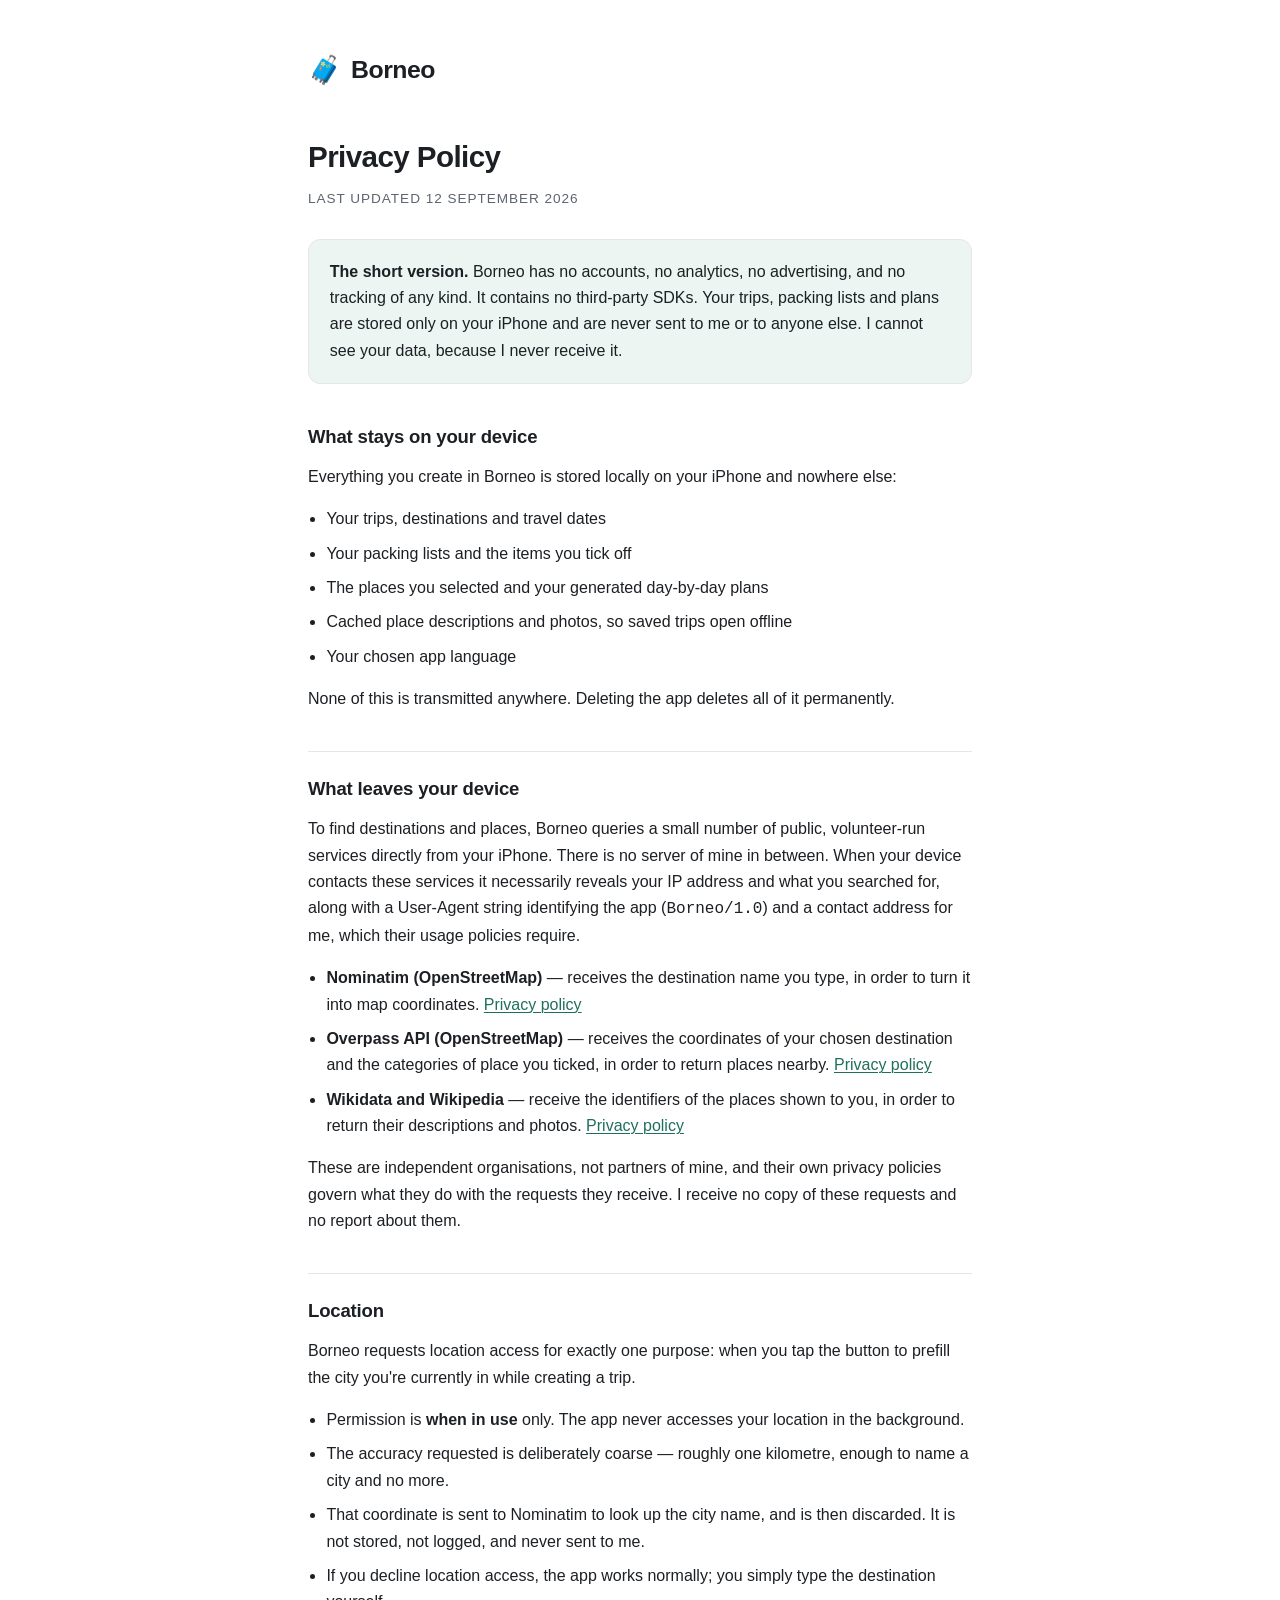
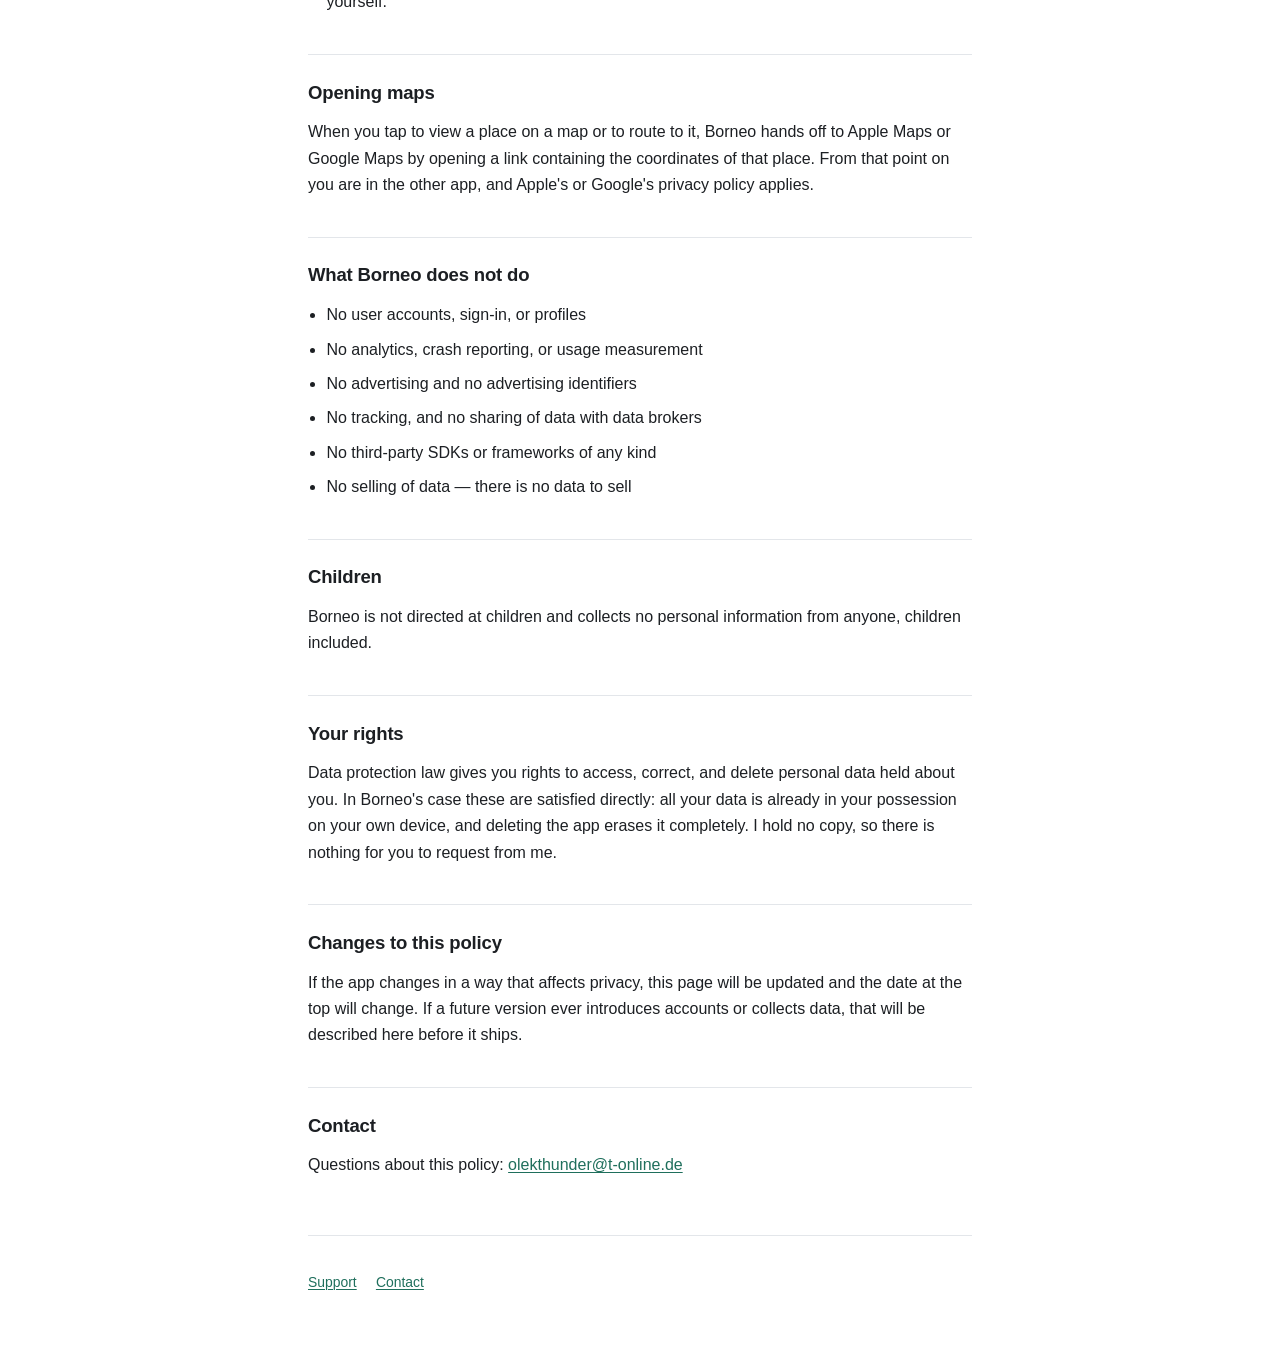
==== privacy.html @ 5e45ba84 "Add files via upload" ====
<!doctype html>
<html lang="en">
<head>
<meta charset="utf-8">
<meta name="viewport" content="width=device-width, initial-scale=1">
<title>Borneo: Travel buddy — Privacy Policy</title>
<meta name="description" content="Privacy policy for Borneo, an offline-first travel planner for iPhone.">
<link rel="stylesheet" href="style.css">
</head>
<body>
<div class="wrap">

<header>
  <a class="mark" href="./"><span aria-hidden="true">🧳</span> Borneo</a>
</header>

<h1>Privacy Policy</h1>
<p class="eyebrow">Last updated 12 September 2026</p>

<div class="callout">
  <p><strong>The short version.</strong> Borneo has no accounts, no analytics, no
  advertising, and no tracking of any kind. It contains no third-party SDKs. Your trips,
  packing lists and plans are stored only on your iPhone and are never sent to me or to
  anyone else. I cannot see your data, because I never receive it.</p>
</div>

<h2>What stays on your device</h2>
<p>Everything you create in Borneo is stored locally on your iPhone and nowhere else:</p>
<ul>
  <li>Your trips, destinations and travel dates</li>
  <li>Your packing lists and the items you tick off</li>
  <li>The places you selected and your generated day-by-day plans</li>
  <li>Cached place descriptions and photos, so saved trips open offline</li>
  <li>Your chosen app language</li>
</ul>
<p>None of this is transmitted anywhere. Deleting the app deletes all of it permanently.</p>

<h2>What leaves your device</h2>
<p>To find destinations and places, Borneo queries a small number of public, volunteer-run
services directly from your iPhone. There is no server of mine in between. When your
device contacts these services it necessarily reveals your IP address and what you
searched for, along with a User-Agent string identifying the app (<code>Borneo/1.0</code>)
and a contact address for me, which their usage policies require.</p>

<ul>
  <li><strong>Nominatim (OpenStreetMap)</strong> — receives the destination name you type,
  in order to turn it into map coordinates.
  <a href="https://osmfoundation.org/wiki/Privacy_Policy">Privacy policy</a></li>
  <li><strong>Overpass API (OpenStreetMap)</strong> — receives the coordinates of your
  chosen destination and the categories of place you ticked, in order to return places
  nearby. <a href="https://osmfoundation.org/wiki/Privacy_Policy">Privacy policy</a></li>
  <li><strong>Wikidata and Wikipedia</strong> — receive the identifiers of the places
  shown to you, in order to return their descriptions and photos.
  <a href="https://foundation.wikimedia.org/wiki/Policy:Privacy_policy">Privacy policy</a></li>
</ul>

<p>These are independent organisations, not partners of mine, and their own privacy
policies govern what they do with the requests they receive. I receive no copy of these
requests and no report about them.</p>

<h2>Location</h2>
<p>Borneo requests location access for exactly one purpose: when you tap the button to
prefill the city you're currently in while creating a trip.</p>
<ul>
  <li>Permission is <strong>when in use</strong> only. The app never accesses your
  location in the background.</li>
  <li>The accuracy requested is deliberately coarse — roughly one kilometre, enough to
  name a city and no more.</li>
  <li>That coordinate is sent to Nominatim to look up the city name, and is then
  discarded. It is not stored, not logged, and never sent to me.</li>
  <li>If you decline location access, the app works normally; you simply type the
  destination yourself.</li>
</ul>

<h2>Opening maps</h2>
<p>When you tap to view a place on a map or to route to it, Borneo hands off to Apple
Maps or Google Maps by opening a link containing the coordinates of that place. From that
point on you are in the other app, and Apple's or Google's privacy policy applies.</p>

<h2>What Borneo does not do</h2>
<ul>
  <li>No user accounts, sign-in, or profiles</li>
  <li>No analytics, crash reporting, or usage measurement</li>
  <li>No advertising and no advertising identifiers</li>
  <li>No tracking, and no sharing of data with data brokers</li>
  <li>No third-party SDKs or frameworks of any kind</li>
  <li>No selling of data — there is no data to sell</li>
</ul>

<h2>Children</h2>
<p>Borneo is not directed at children and collects no personal information from anyone,
children included.</p>

<h2>Your rights</h2>
<p>Data protection law gives you rights to access, correct, and delete personal data held
about you. In Borneo's case these are satisfied directly: all your data is already in your
possession on your own device, and deleting the app erases it completely. I hold no copy,
so there is nothing for you to request from me.</p>

<h2>Changes to this policy</h2>
<p>If the app changes in a way that affects privacy, this page will be updated and the
date at the top will change. If a future version ever introduces accounts or collects
data, that will be described here before it ships.</p>

<h2>Contact</h2>
<p>Questions about this policy: <a href="mailto:olekthunder@t-online.de">olekthunder@t-online.de</a></p>

<footer>
  <nav class="links">
    <a href="./">Support</a>
    <a href="mailto:olekthunder@t-online.de">Contact</a>
  </nav>
</footer>

</div>
</body>
</html>
---- style.css ----
:root {
  --bg: #ffffff;
  --surface: #f6f7f9;
  --border: #e3e6ea;
  --text: #1c1f23;
  --muted: #5c6570;
  --accent: #1f6f5c;
  --accent-soft: #edf5f2;
}

@media (prefers-color-scheme: dark) {
  :root {
    --bg: #15181c;
    --surface: #1d2126;
    --border: #2d333a;
    --text: #e8eaed;
    --muted: #9aa4af;
    --accent: #5fbfa4;
    --accent-soft: #1b2a27;
  }
}

* { box-sizing: border-box; }

body {
  margin: 0;
  background: var(--bg);
  color: var(--text);
  font: 16px/1.65 -apple-system, BlinkMacSystemFont, "Segoe UI", Roboto, Helvetica, Arial, sans-serif;
  -webkit-text-size-adjust: 100%;
}

.wrap {
  max-width: 44rem;
  margin: 0 auto;
  padding: 3rem 1.25rem 4rem;
}

header { margin-bottom: 2.5rem; }

.mark {
  display: inline-flex;
  align-items: center;
  gap: .6rem;
  font-size: 1.55rem;
  font-weight: 700;
  letter-spacing: -.02em;
  text-decoration: none;
  color: var(--text);
}

.mark span[aria-hidden] { font-size: 1.7rem; }

.tagline {
  margin: .5rem 0 0;
  color: var(--muted);
  font-size: 1.02rem;
}

h1 {
  font-size: 1.85rem;
  letter-spacing: -.02em;
  margin: 0 0 .4rem;
}

h2 {
  font-size: 1.16rem;
  letter-spacing: -.01em;
  margin: 2.4rem 0 .7rem;
  padding-top: 1.4rem;
  border-top: 1px solid var(--border);
}

h2:first-of-type { border-top: 0; padding-top: 0; }

h3 {
  font-size: 1rem;
  margin: 1.5rem 0 .35rem;
}

p, li { color: var(--text); }
p { margin: 0 0 1rem; }
ul { padding-left: 1.15rem; margin: 0 0 1rem; }
li { margin-bottom: .5rem; }

a { color: var(--accent); text-decoration-thickness: 1px; text-underline-offset: 2px; }

.eyebrow {
  color: var(--muted);
  font-size: .85rem;
  text-transform: uppercase;
  letter-spacing: .07em;
  margin: 0 0 1.8rem;
}

.callout {
  background: var(--accent-soft);
  border: 1px solid var(--border);
  border-radius: 12px;
  padding: 1.15rem 1.3rem;
  margin: 0 0 2rem;
}

.callout p:last-child { margin-bottom: 0; }

.card {
  background: var(--surface);
  border: 1px solid var(--border);
  border-radius: 12px;
  padding: 1.15rem 1.3rem;
  margin: 0 0 1rem;
}

.card p:last-child { margin-bottom: 0; }

.contact {
  font-size: 1.1rem;
  font-weight: 600;
}

footer {
  margin-top: 3.5rem;
  padding-top: 1.4rem;
  border-top: 1px solid var(--border);
  color: var(--muted);
  font-size: .87rem;
}

footer p { color: var(--muted); margin-bottom: .5rem; }

nav.links { margin-top: .8rem; display: flex; gap: 1.2rem; flex-wrap: wrap; }
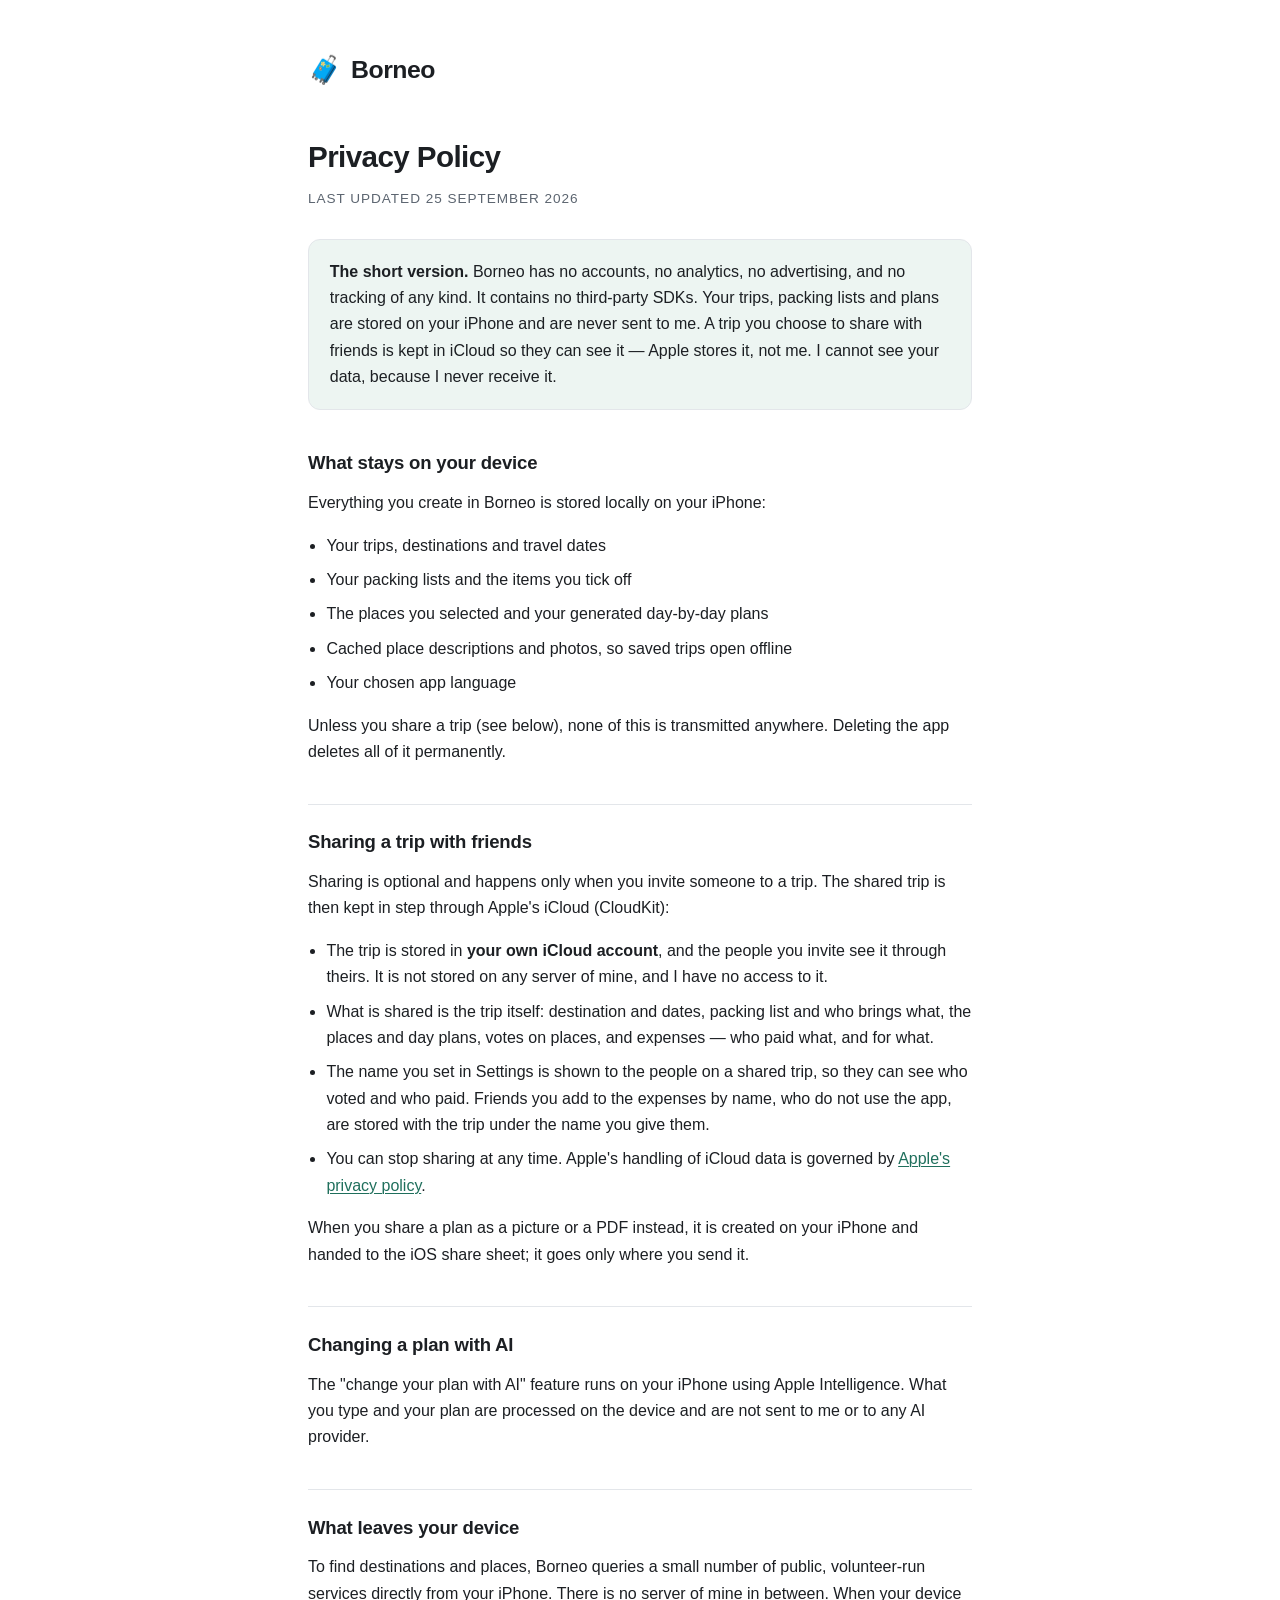
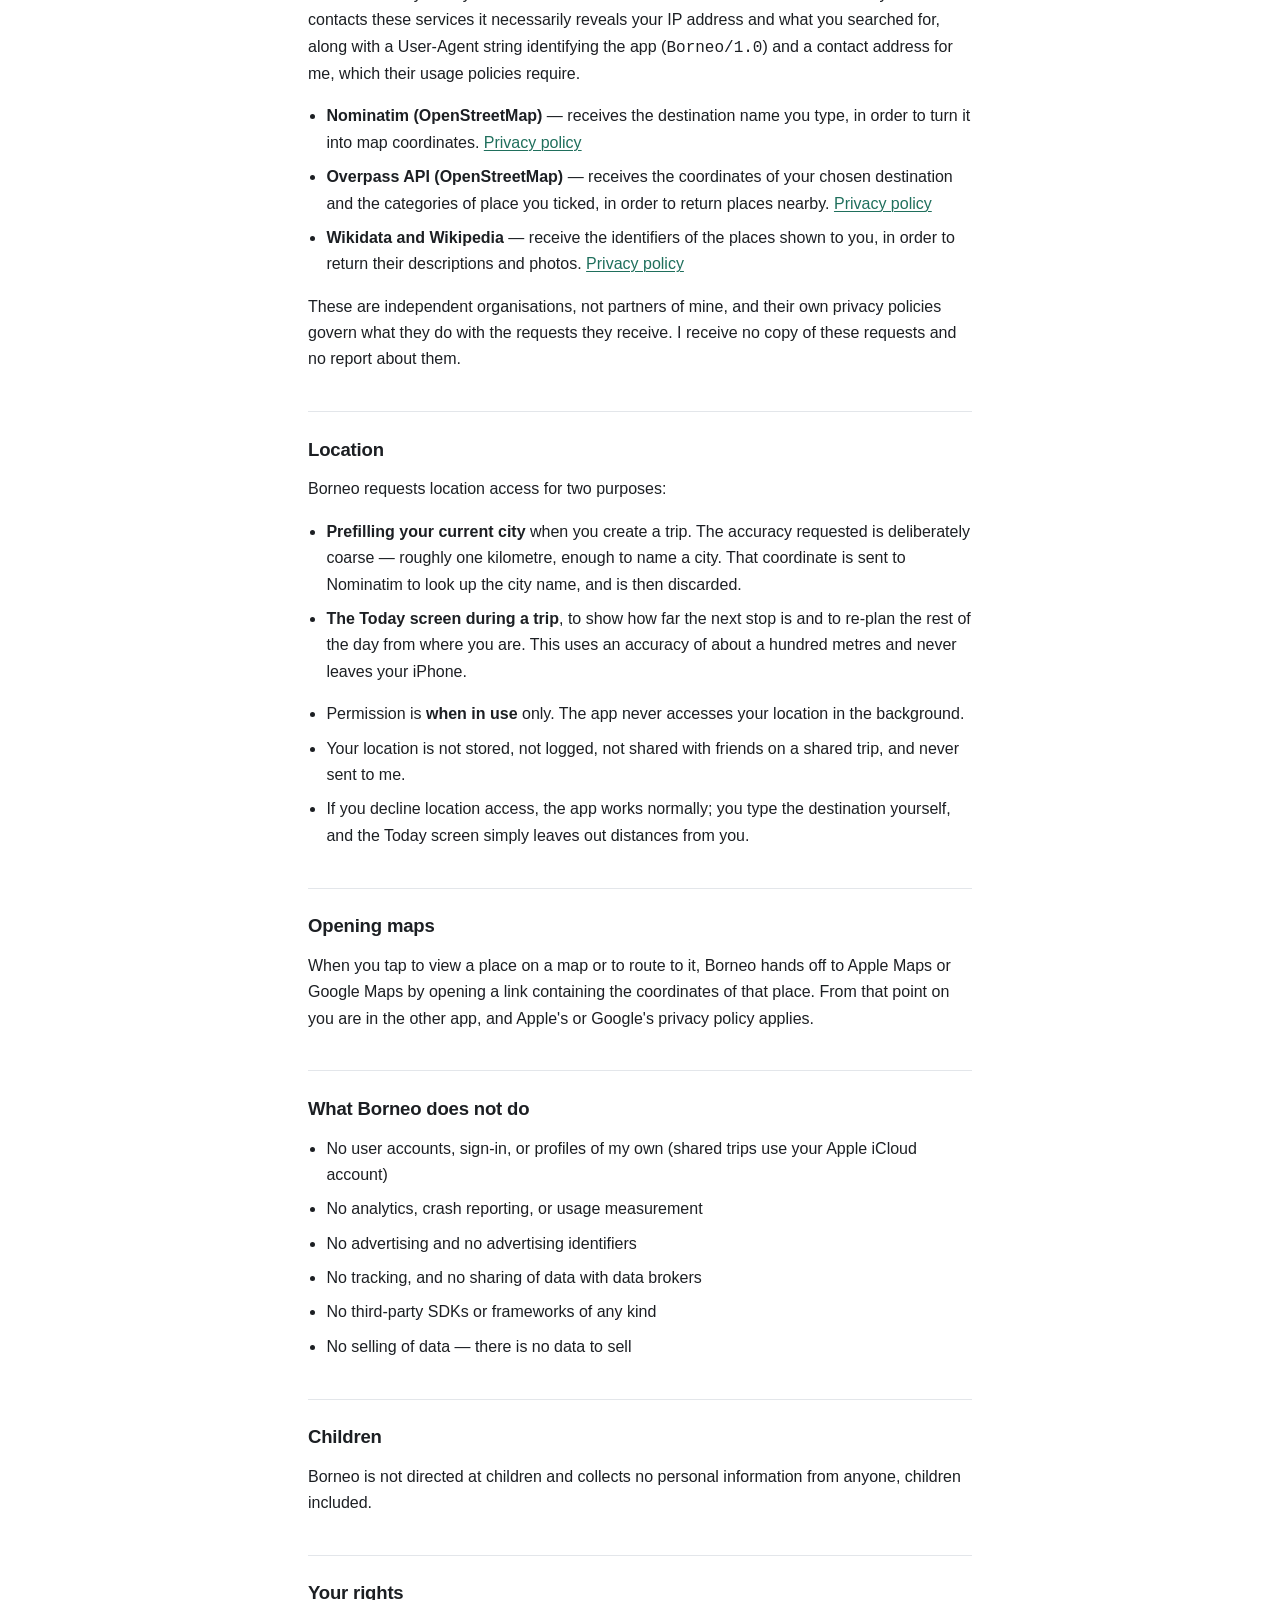
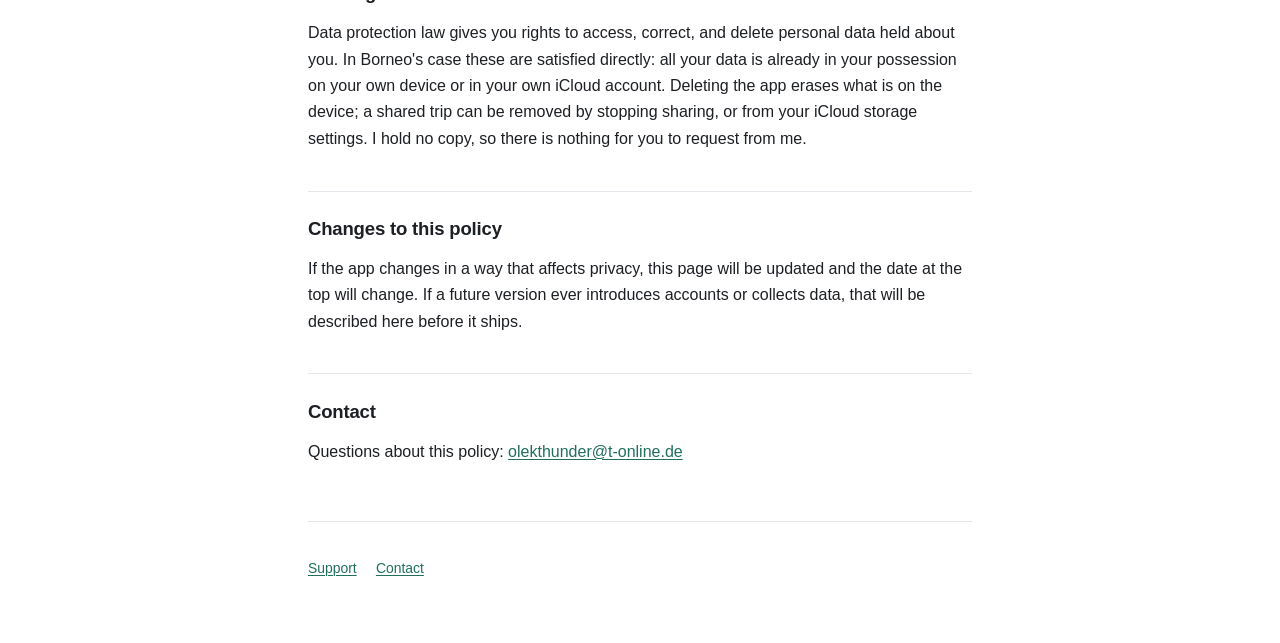
==== commit e01f7760: "update" ====
--- a/privacy.html
+++ b/privacy.html
@@ -15,17 +15,18 @@
 </header>
 
 <h1>Privacy Policy</h1>
-<p class="eyebrow">Last updated 12 September 2026</p>
+<p class="eyebrow">Last updated 25 September 2026</p>
 
 <div class="callout">
   <p><strong>The short version.</strong> Borneo has no accounts, no analytics, no
   advertising, and no tracking of any kind. It contains no third-party SDKs. Your trips,
-  packing lists and plans are stored only on your iPhone and are never sent to me or to
-  anyone else. I cannot see your data, because I never receive it.</p>
+  packing lists and plans are stored on your iPhone and are never sent to me. A trip you
+  choose to share with friends is kept in iCloud so they can see it — Apple stores it, not
+  me. I cannot see your data, because I never receive it.</p>
 </div>
 
 <h2>What stays on your device</h2>
-<p>Everything you create in Borneo is stored locally on your iPhone and nowhere else:</p>
+<p>Everything you create in Borneo is stored locally on your iPhone:</p>
 <ul>
   <li>Your trips, destinations and travel dates</li>
   <li>Your packing lists and the items you tick off</li>
@@ -33,7 +34,32 @@
   <li>Cached place descriptions and photos, so saved trips open offline</li>
   <li>Your chosen app language</li>
 </ul>
-<p>None of this is transmitted anywhere. Deleting the app deletes all of it permanently.</p>
+<p>Unless you share a trip (see below), none of this is transmitted anywhere. Deleting the
+app deletes all of it permanently.</p>
+
+<h2>Sharing a trip with friends</h2>
+<p>Sharing is optional and happens only when you invite someone to a trip. The shared
+trip is then kept in step through Apple's iCloud (CloudKit):</p>
+<ul>
+  <li>The trip is stored in <strong>your own iCloud account</strong>, and the people you
+  invite see it through theirs. It is not stored on any server of mine, and I have no
+  access to it.</li>
+  <li>What is shared is the trip itself: destination and dates, packing list and who
+  brings what, the places and day plans, votes on places, and expenses — who paid what,
+  and for what.</li>
+  <li>The name you set in Settings is shown to the people on a shared trip, so they can
+  see who voted and who paid. Friends you add to the expenses by name, who do not use the
+  app, are stored with the trip under the name you give them.</li>
+  <li>You can stop sharing at any time. Apple's handling of iCloud data is governed by
+  <a href="https://www.apple.com/legal/privacy/">Apple's privacy policy</a>.</li>
+</ul>
+<p>When you share a plan as a picture or a PDF instead, it is created on your iPhone and
+handed to the iOS share sheet; it goes only where you send it.</p>
+
+<h2>Changing a plan with AI</h2>
+<p>The "change your plan with AI" feature runs on your iPhone using Apple Intelligence.
+What you type and your plan are processed on the device and are not sent to me or to any
+AI provider.</p>
 
 <h2>What leaves your device</h2>
 <p>To find destinations and places, Borneo queries a small number of public, volunteer-run
@@ -59,17 +85,22 @@
 requests and no report about them.</p>
 
 <h2>Location</h2>
-<p>Borneo requests location access for exactly one purpose: when you tap the button to
-prefill the city you're currently in while creating a trip.</p>
+<p>Borneo requests location access for two purposes:</p>
+<ul>
+  <li><strong>Prefilling your current city</strong> when you create a trip. The accuracy
+  requested is deliberately coarse — roughly one kilometre, enough to name a city. That
+  coordinate is sent to Nominatim to look up the city name, and is then discarded.</li>
+  <li><strong>The Today screen during a trip</strong>, to show how far the next stop is
+  and to re-plan the rest of the day from where you are. This uses an accuracy of about
+  a hundred metres and never leaves your iPhone.</li>
+</ul>
 <ul>
   <li>Permission is <strong>when in use</strong> only. The app never accesses your
   location in the background.</li>
-  <li>The accuracy requested is deliberately coarse — roughly one kilometre, enough to
-  name a city and no more.</li>
-  <li>That coordinate is sent to Nominatim to look up the city name, and is then
-  discarded. It is not stored, not logged, and never sent to me.</li>
-  <li>If you decline location access, the app works normally; you simply type the
-  destination yourself.</li>
+  <li>Your location is not stored, not logged, not shared with friends on a shared trip,
+  and never sent to me.</li>
+  <li>If you decline location access, the app works normally; you type the destination
+  yourself, and the Today screen simply leaves out distances from you.</li>
 </ul>
 
 <h2>Opening maps</h2>
@@ -79,7 +110,8 @@
 
 <h2>What Borneo does not do</h2>
 <ul>
-  <li>No user accounts, sign-in, or profiles</li>
+  <li>No user accounts, sign-in, or profiles of my own (shared trips use your Apple
+  iCloud account)</li>
   <li>No analytics, crash reporting, or usage measurement</li>
   <li>No advertising and no advertising identifiers</li>
   <li>No tracking, and no sharing of data with data brokers</li>
@@ -94,8 +126,9 @@
 <h2>Your rights</h2>
 <p>Data protection law gives you rights to access, correct, and delete personal data held
 about you. In Borneo's case these are satisfied directly: all your data is already in your
-possession on your own device, and deleting the app erases it completely. I hold no copy,
-so there is nothing for you to request from me.</p>
+possession on your own device or in your own iCloud account. Deleting the app erases what
+is on the device; a shared trip can be removed by stopping sharing, or from your iCloud
+storage settings. I hold no copy, so there is nothing for you to request from me.</p>
 
 <h2>Changes to this policy</h2>
 <p>If the app changes in a way that affects privacy, this page will be updated and the
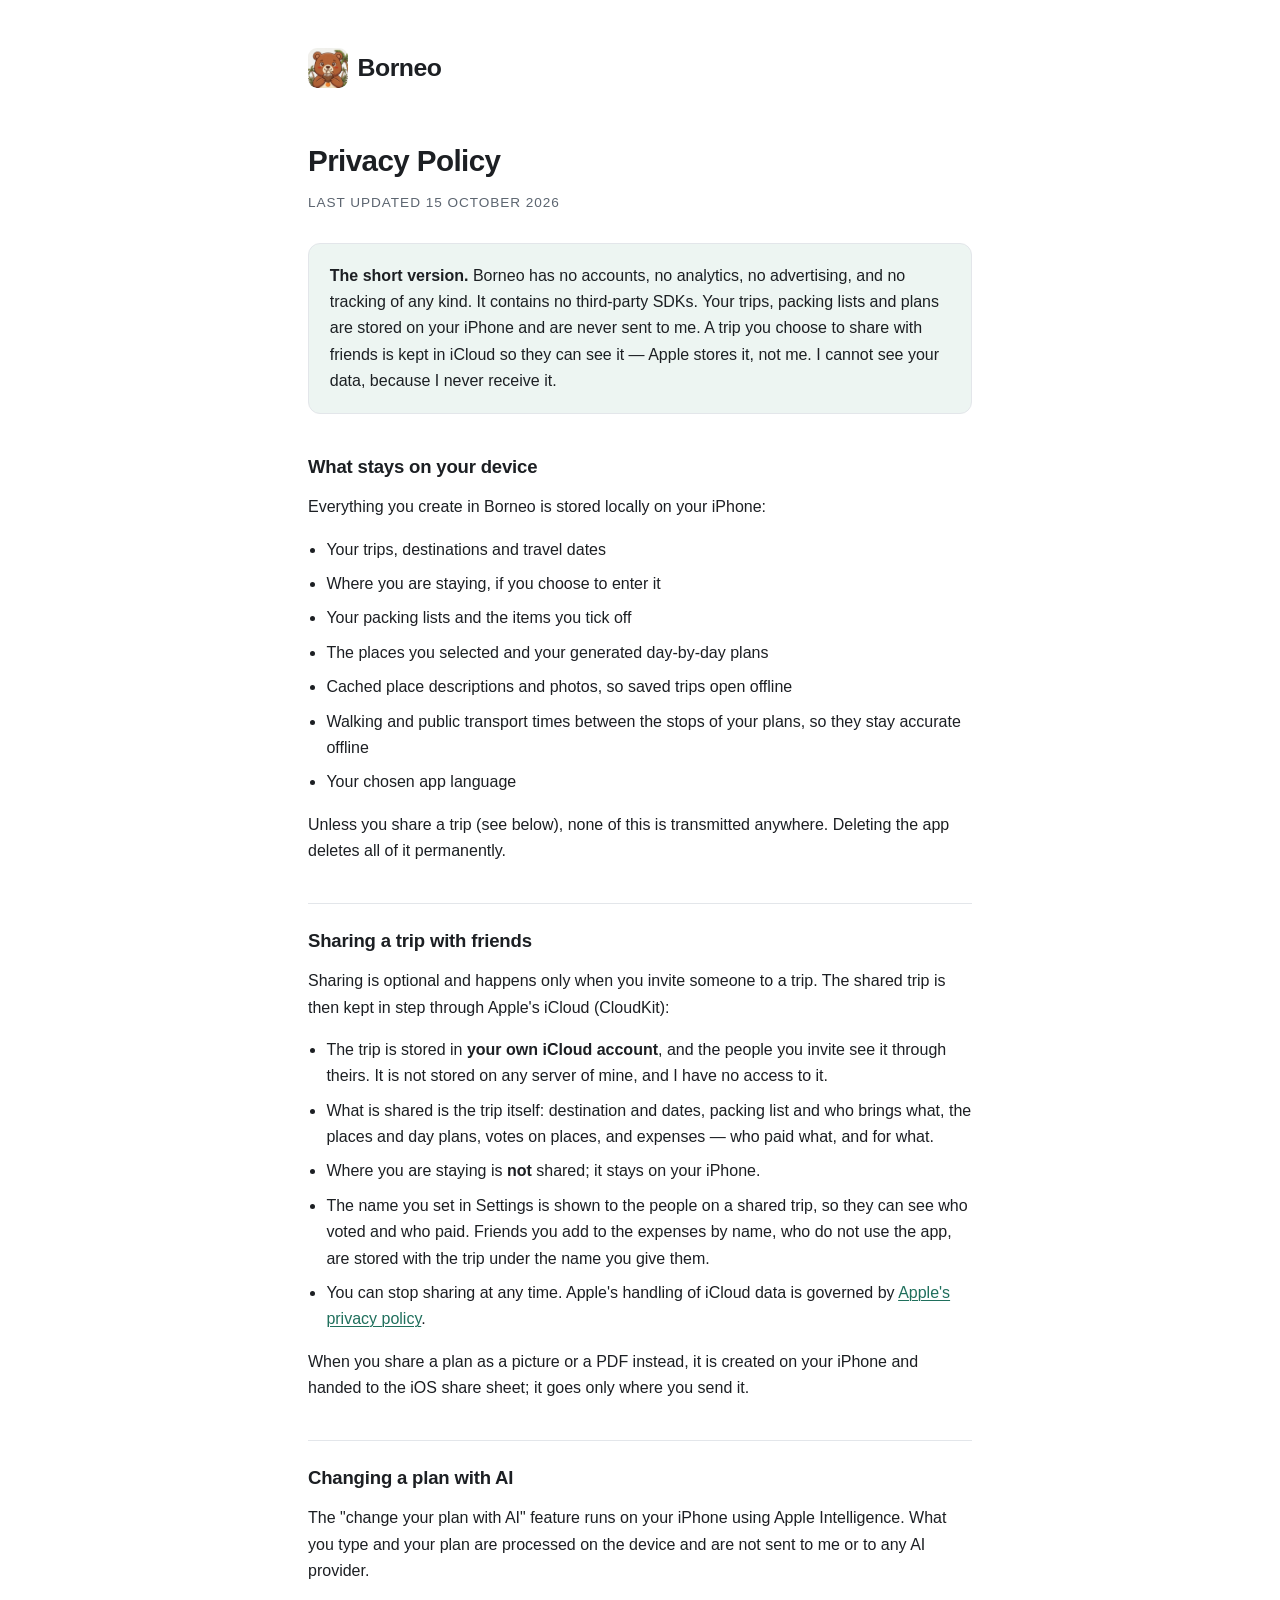
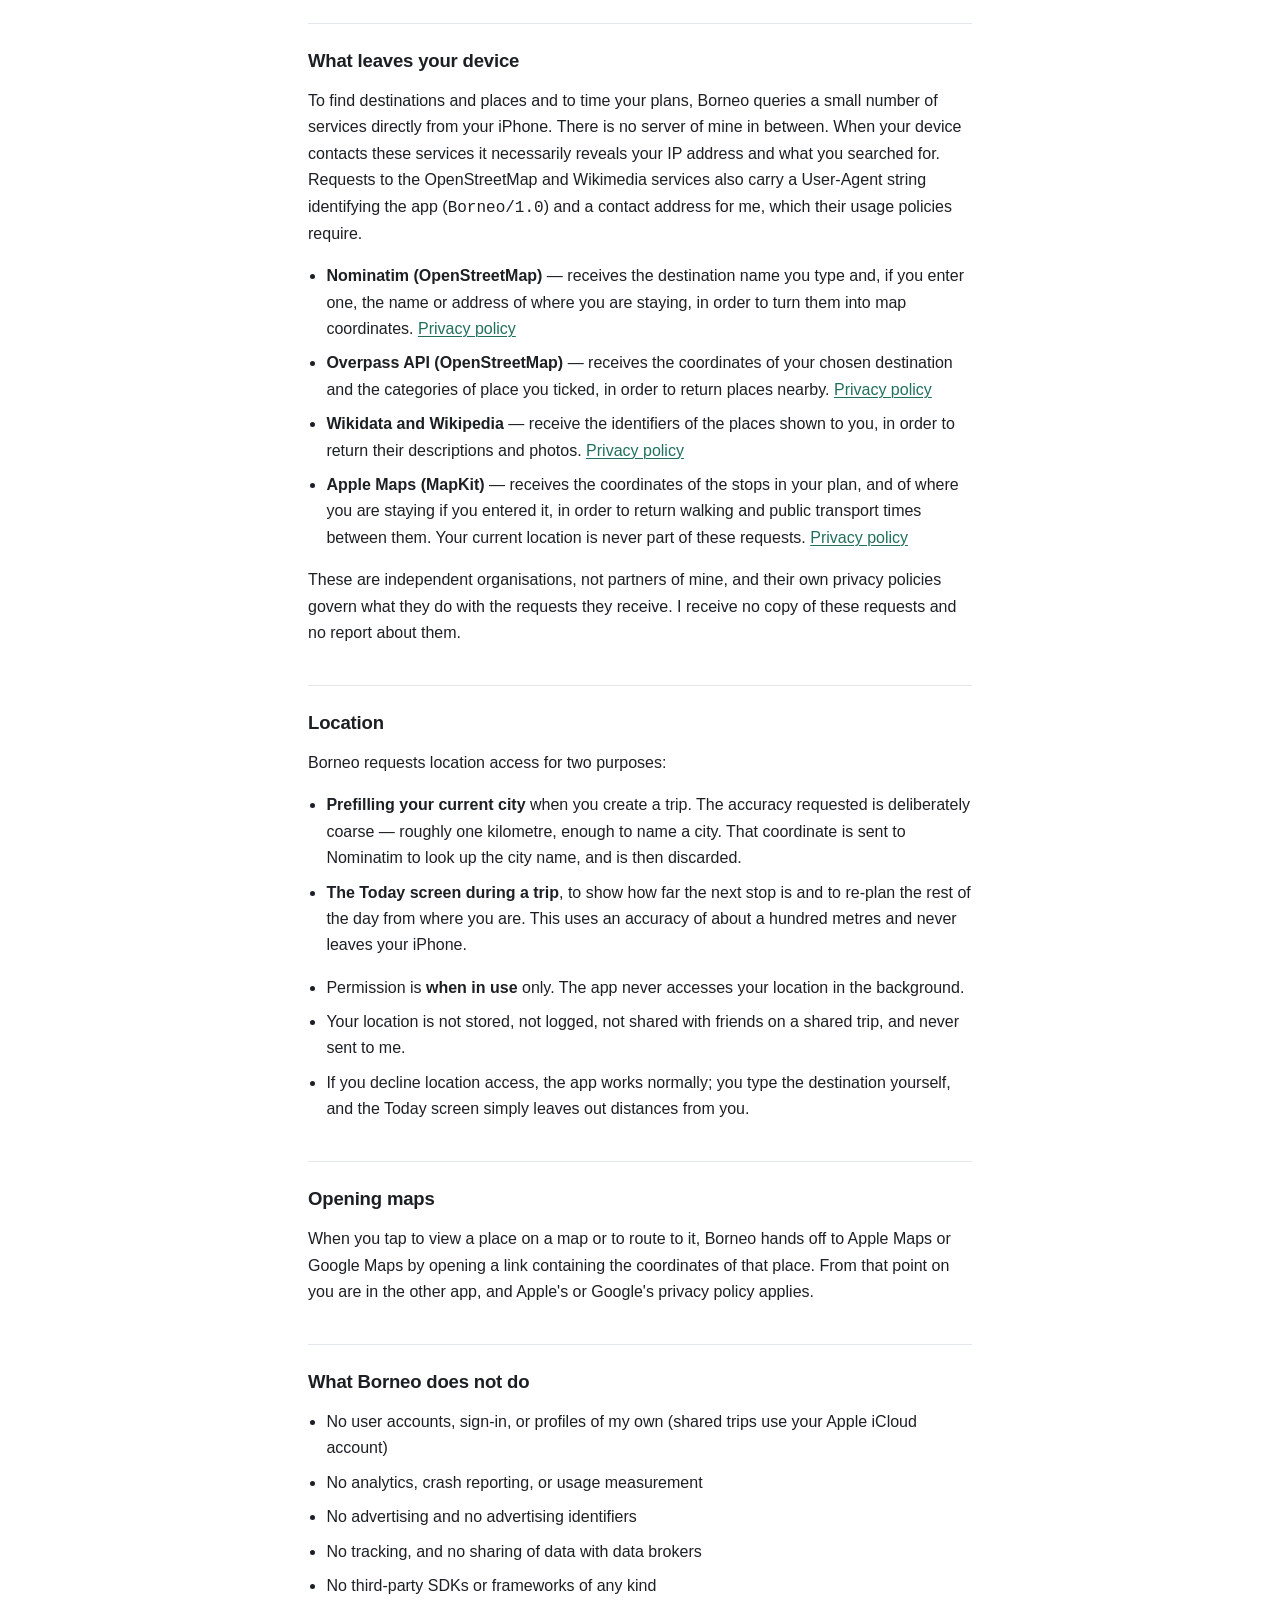
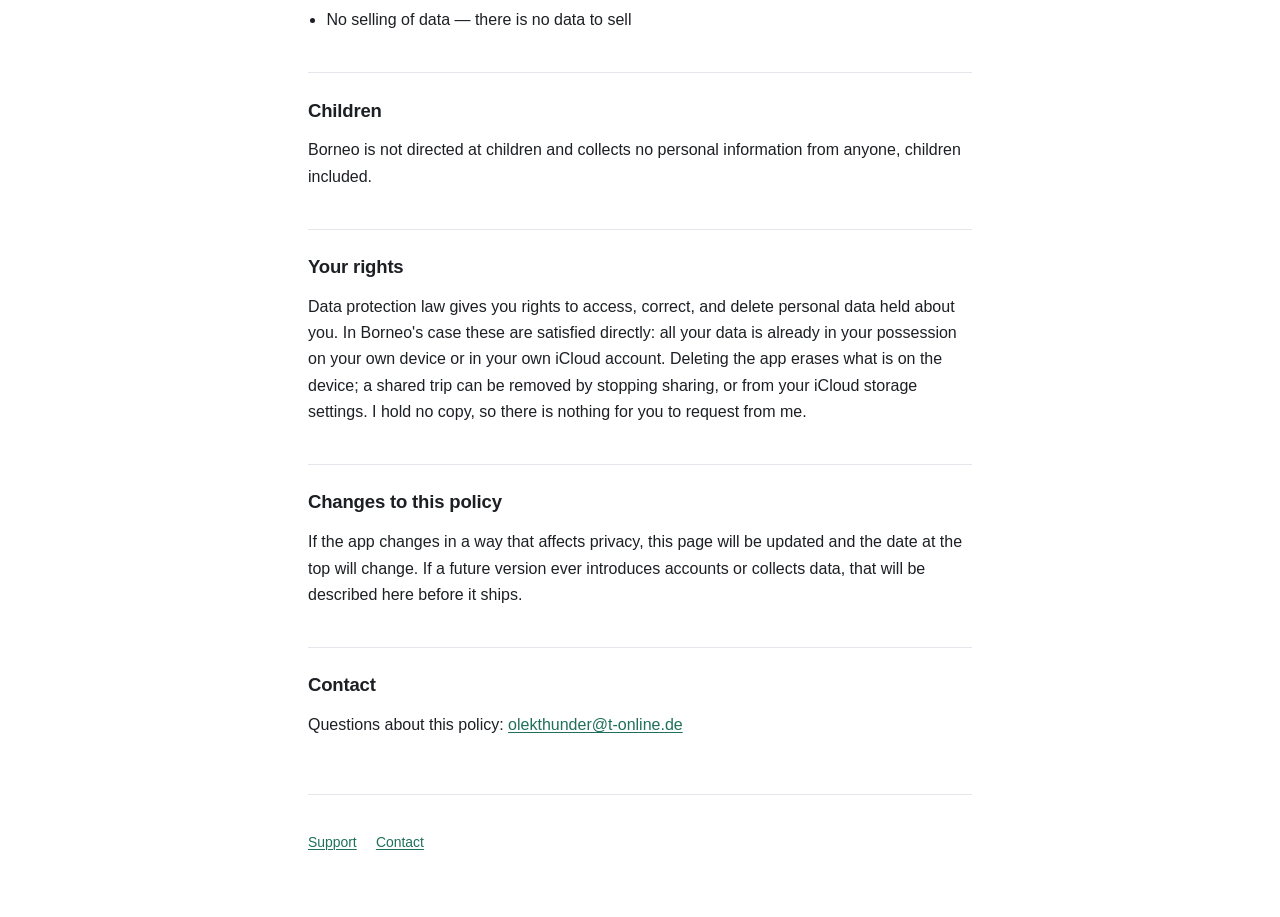
==== commit 8ae0931f: "update" ====
--- a/privacy.html
+++ b/privacy.html
@@ -5,17 +5,19 @@
 <meta name="viewport" content="width=device-width, initial-scale=1">
 <title>Borneo: Travel buddy — Privacy Policy</title>
 <meta name="description" content="Privacy policy for Borneo, an offline-first travel planner for iPhone.">
+<link rel="icon" type="image/png" href="favicon.png">
+<link rel="apple-touch-icon" href="apple-touch-icon.png">
 <link rel="stylesheet" href="style.css">
 </head>
 <body>
 <div class="wrap">
 
 <header>
-  <a class="mark" href="./"><span aria-hidden="true">🧳</span> Borneo</a>
+  <a class="mark" href="./"><img class="mark-icon" src="apple-touch-icon.png" alt="" width="40" height="40"> Borneo</a>
 </header>
 
 <h1>Privacy Policy</h1>
-<p class="eyebrow">Last updated 25 September 2026</p>
+<p class="eyebrow">Last updated 15 October 2026</p>
 
 <div class="callout">
   <p><strong>The short version.</strong> Borneo has no accounts, no analytics, no
@@ -29,9 +31,12 @@
 <p>Everything you create in Borneo is stored locally on your iPhone:</p>
 <ul>
   <li>Your trips, destinations and travel dates</li>
+  <li>Where you are staying, if you choose to enter it</li>
   <li>Your packing lists and the items you tick off</li>
   <li>The places you selected and your generated day-by-day plans</li>
   <li>Cached place descriptions and photos, so saved trips open offline</li>
+  <li>Walking and public transport times between the stops of your plans, so they stay
+  accurate offline</li>
   <li>Your chosen app language</li>
 </ul>
 <p>Unless you share a trip (see below), none of this is transmitted anywhere. Deleting the
@@ -47,6 +52,7 @@
   <li>What is shared is the trip itself: destination and dates, packing list and who
   brings what, the places and day plans, votes on places, and expenses — who paid what,
   and for what.</li>
+  <li>Where you are staying is <strong>not</strong> shared; it stays on your iPhone.</li>
   <li>The name you set in Settings is shown to the people on a shared trip, so they can
   see who voted and who paid. Friends you add to the expenses by name, who do not use the
   app, are stored with the trip under the name you give them.</li>
@@ -62,15 +68,17 @@
 AI provider.</p>
 
 <h2>What leaves your device</h2>
-<p>To find destinations and places, Borneo queries a small number of public, volunteer-run
-services directly from your iPhone. There is no server of mine in between. When your
+<p>To find destinations and places and to time your plans, Borneo queries a small number
+of services directly from your iPhone. There is no server of mine in between. When your
 device contacts these services it necessarily reveals your IP address and what you
-searched for, along with a User-Agent string identifying the app (<code>Borneo/1.0</code>)
-and a contact address for me, which their usage policies require.</p>
+searched for. Requests to the OpenStreetMap and Wikimedia services also carry a
+User-Agent string identifying the app (<code>Borneo/1.0</code>) and a contact address for
+me, which their usage policies require.</p>
 
 <ul>
-  <li><strong>Nominatim (OpenStreetMap)</strong> — receives the destination name you type,
-  in order to turn it into map coordinates.
+  <li><strong>Nominatim (OpenStreetMap)</strong> — receives the destination name you type
+  and, if you enter one, the name or address of where you are staying, in order to turn
+  them into map coordinates.
   <a href="https://osmfoundation.org/wiki/Privacy_Policy">Privacy policy</a></li>
   <li><strong>Overpass API (OpenStreetMap)</strong> — receives the coordinates of your
   chosen destination and the categories of place you ticked, in order to return places
@@ -78,6 +86,10 @@
   <li><strong>Wikidata and Wikipedia</strong> — receive the identifiers of the places
   shown to you, in order to return their descriptions and photos.
   <a href="https://foundation.wikimedia.org/wiki/Policy:Privacy_policy">Privacy policy</a></li>
+  <li><strong>Apple Maps (MapKit)</strong> — receives the coordinates of the stops in your
+  plan, and of where you are staying if you entered it, in order to return walking and
+  public transport times between them. Your current location is never part of these
+  requests. <a href="https://www.apple.com/legal/privacy/">Privacy policy</a></li>
 </ul>
 
 <p>These are independent organisations, not partners of mine, and their own privacy
--- a/style.css
+++ b/style.css
@@ -49,7 +49,7 @@
   color: var(--text);
 }
 
-.mark span[aria-hidden] { font-size: 1.7rem; }
+.mark-icon { width: 40px; height: 40px; border-radius: 9px; }
 
 .tagline {
   margin: .5rem 0 0;
